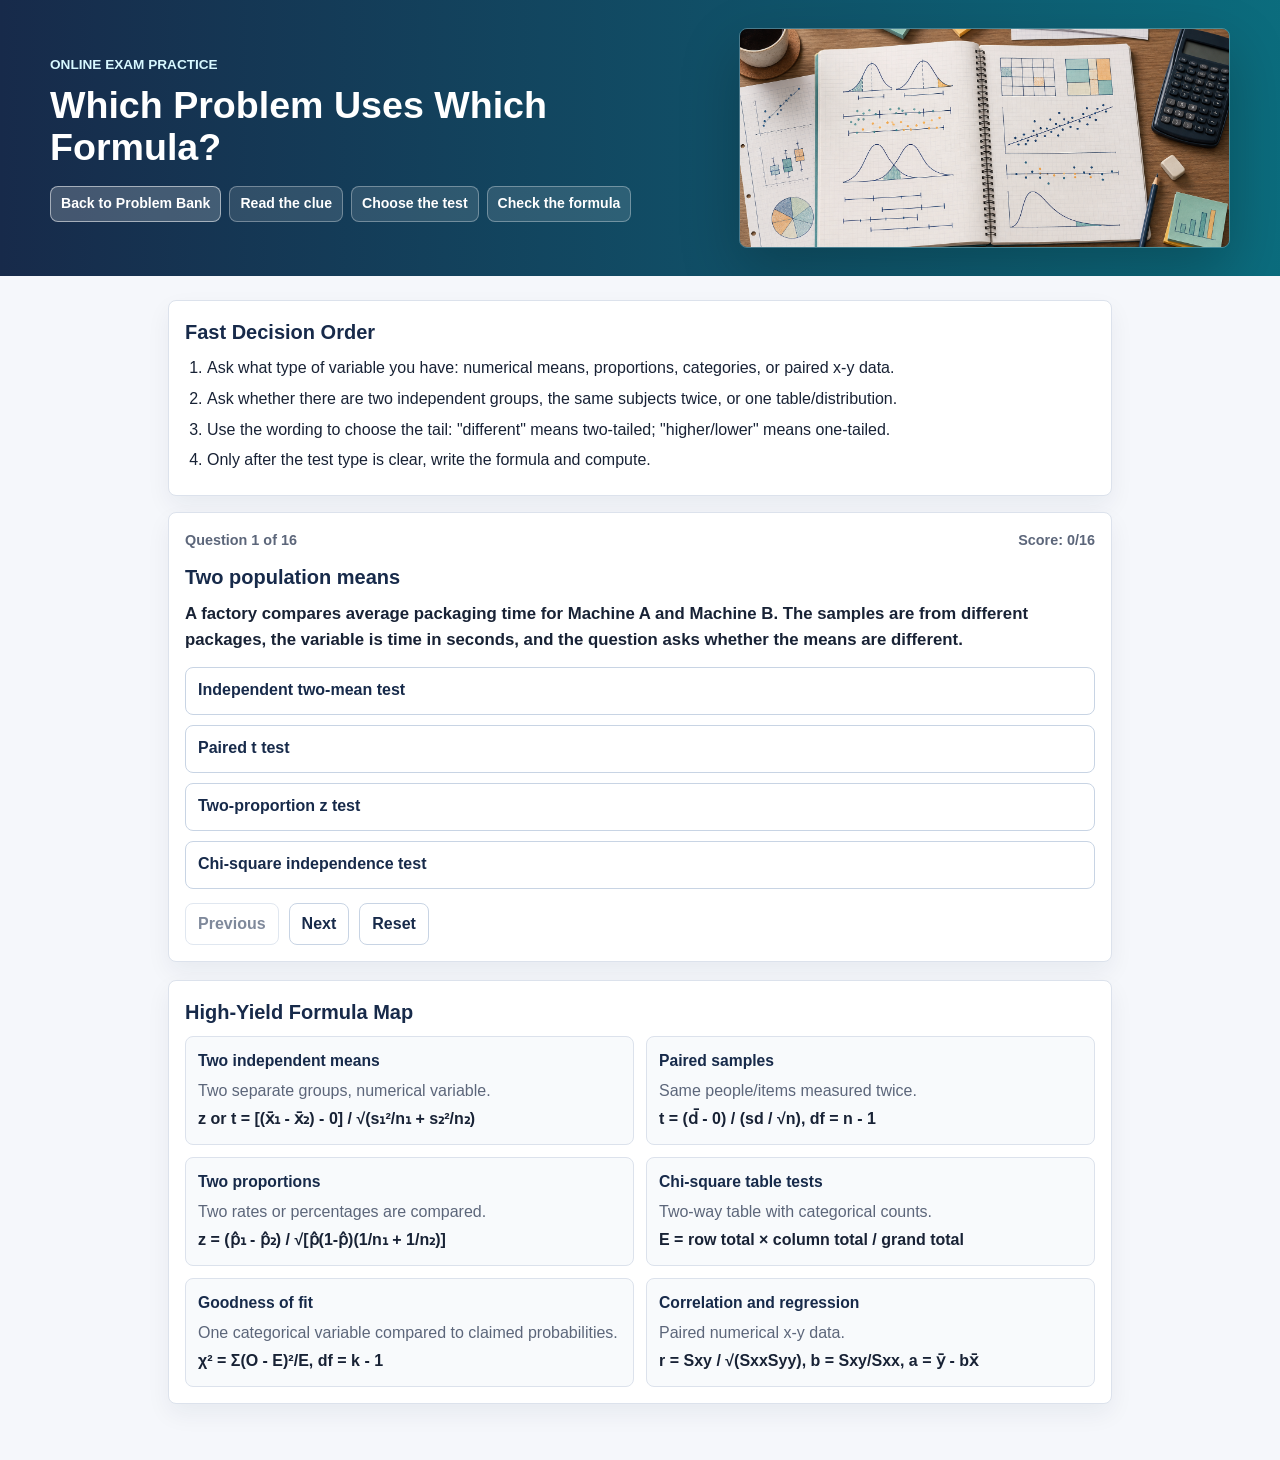
==== outputs/formula-quiz.html @ efb505ae "Focus problem bank and add formula quiz" ====
<!doctype html>
<html lang="en">
  <head>
    <meta charset="utf-8" />
    <meta name="viewport" content="width=device-width, initial-scale=1" />
    <title>Formula Selector Quiz | Statistics Final</title>
    <link rel="stylesheet" href="./styles.css" />
  </head>
  <body>
    <header class="site-header">
      <div class="header-copy">
        <p class="eyebrow">Online exam practice</p>
        <h1>Which Problem Uses Which Formula?</h1>
        <div class="priority-strip" aria-label="Formula quiz navigation">
          <a href="./index.html">Back to Problem Bank</a>
          <span>Read the clue</span>
          <span>Choose the test</span>
          <span>Check the formula</span>
        </div>
      </div>
      <img
        class="study-visual"
        src="./assets/statistics-study-desk.png"
        alt="A study desk with a notebook, pencil, and calculator for statistics practice"
      />
    </header>

    <main class="content quiz-shell">
      <section class="formula-guide" aria-labelledby="guideTitle">
        <h2 id="guideTitle">Fast Decision Order</h2>
        <ol>
          <li>Ask what type of variable you have: numerical means, proportions, categories, or paired x-y data.</li>
          <li>Ask whether there are two independent groups, the same subjects twice, or one table/distribution.</li>
          <li>Use the wording to choose the tail: "different" means two-tailed; "higher/lower" means one-tailed.</li>
          <li>Only after the test type is clear, write the formula and compute.</li>
        </ol>
      </section>

      <section class="quiz-card" aria-labelledby="quizTitle">
        <div class="quiz-progress">
          <span id="quizPosition"></span>
          <span id="quizScore"></span>
        </div>
        <h2 id="quizTitle"></h2>
        <p id="quizScenario" class="quiz-scenario"></p>
        <div class="quiz-options" id="quizOptions"></div>
        <div class="quiz-feedback" id="quizFeedback" hidden>
          <h3 id="feedbackTitle"></h3>
          <p id="feedbackReason"></p>
          <p id="feedbackClue"></p>
          <span class="formula-pill" id="feedbackFormula"></span>
        </div>
        <div class="quiz-actions">
          <button class="quiz-action" type="button" id="prevQuestion">Previous</button>
          <button class="quiz-action" type="button" id="nextQuestion">Next</button>
          <button class="quiz-action" type="button" id="resetQuiz">Reset</button>
        </div>
      </section>

      <section class="formula-reference" aria-labelledby="referenceTitle">
        <h2 id="referenceTitle">High-Yield Formula Map</h2>
        <div class="reference-grid">
          <article class="reference-item">
            <h3>Two independent means</h3>
            <p>Two separate groups, numerical variable.</p>
            <span class="math">z or t = [(x̄₁ - x̄₂) - 0] / √(s₁²/n₁ + s₂²/n₂)</span>
          </article>
          <article class="reference-item">
            <h3>Paired samples</h3>
            <p>Same people/items measured twice.</p>
            <span class="math">t = (d̄ - 0) / (sd / √n), df = n - 1</span>
          </article>
          <article class="reference-item">
            <h3>Two proportions</h3>
            <p>Two rates or percentages are compared.</p>
            <span class="math">z = (p̂₁ - p̂₂) / √[p̂(1-p̂)(1/n₁ + 1/n₂)]</span>
          </article>
          <article class="reference-item">
            <h3>Chi-square table tests</h3>
            <p>Two-way table with categorical counts.</p>
            <span class="math">E = row total × column total / grand total</span>
          </article>
          <article class="reference-item">
            <h3>Goodness of fit</h3>
            <p>One categorical variable compared to claimed probabilities.</p>
            <span class="math">χ² = Σ(O - E)²/E, df = k - 1</span>
          </article>
          <article class="reference-item">
            <h3>Correlation and regression</h3>
            <p>Paired numerical x-y data.</p>
            <span class="math">r = Sxy / √(SxxSyy), b = Sxy/Sxx, a = ȳ - bx̄</span>
          </article>
        </div>
      </section>
    </main>

    <script src="./formula-quiz.js"></script>
  </body>
</html>
---- outputs/styles.css ----
:root {
  --bg: #f5f7fb;
  --surface: #ffffff;
  --paper: #fffdf7;
  --ink: #182235;
  --muted: #5c667a;
  --line: #dce2ec;
  --navy: #172a4a;
  --teal: #087f8c;
  --amber: #c27b13;
  --green: #2d7d46;
  --red: #b33a3a;
  --shadow: 0 14px 34px rgba(23, 42, 74, 0.09);
}

* {
  box-sizing: border-box;
}

html {
  scroll-behavior: smooth;
}

body {
  margin: 0;
  background: var(--bg);
  color: var(--ink);
  font-family: "Segoe UI", Arial, sans-serif;
  line-height: 1.55;
}

body.is-board-drawing,
body.is-board-drawing * {
  -webkit-user-select: none;
  user-select: none;
}

body.is-ipad-pencil-mode,
body.is-ipad-pencil-mode * {
  -webkit-touch-callout: none;
  -webkit-tap-highlight-color: transparent;
  -webkit-user-select: none;
  user-select: none;
}

body.is-ipad-pencil-mode {
  overscroll-behavior: auto;
}

button,
input,
select {
  font: inherit;
}

.site-header {
  position: relative;
  display: grid;
  grid-template-columns: minmax(0, 1.15fr) minmax(260px, 0.85fr);
  gap: 24px;
  min-height: 250px;
  padding: 28px max(24px, calc((100% - 1180px) / 2));
  overflow: hidden;
  color: #ffffff;
  background:
    linear-gradient(90deg, rgba(23, 42, 74, 0.94), rgba(8, 127, 140, 0.78)),
    #172a4a;
}

.header-copy {
  align-self: center;
  z-index: 1;
  max-width: 760px;
}

.eyebrow {
  margin: 0 0 8px;
  color: #d7f8ff;
  font-size: 0.85rem;
  font-weight: 700;
  text-transform: uppercase;
}

h1,
h2,
h3,
p {
  margin-top: 0;
}

h1 {
  max-width: 780px;
  margin-bottom: 18px;
  font-size: 2.35rem;
  line-height: 1.12;
}

.priority-strip {
  display: flex;
  flex-wrap: wrap;
  gap: 8px;
}

.priority-strip span,
.priority-strip a {
  display: inline-flex;
  align-items: center;
  min-height: 34px;
  padding: 6px 10px;
  border: 1px solid rgba(255, 255, 255, 0.32);
  border-radius: 8px;
  background: rgba(255, 255, 255, 0.12);
  color: #ffffff;
  font-size: 0.88rem;
  font-weight: 650;
  text-decoration: none;
}

.priority-strip a {
  background: rgba(255, 255, 255, 0.2);
  border-color: rgba(255, 255, 255, 0.52);
}

.priority-strip a:hover {
  background: rgba(255, 255, 255, 0.28);
}

.study-visual {
  width: 100%;
  height: 220px;
  align-self: center;
  object-fit: cover;
  border: 1px solid rgba(255, 255, 255, 0.24);
  border-radius: 8px;
  box-shadow: 0 22px 60px rgba(0, 0, 0, 0.22);
}

.topic-nav {
  position: sticky;
  top: 0;
  z-index: 10;
  display: flex;
  gap: 8px;
  overflow-x: auto;
  padding: 10px max(16px, calc((100% - 1180px) / 2));
  border-bottom: 1px solid var(--line);
  background: rgba(245, 247, 251, 0.92);
  backdrop-filter: blur(12px);
}

.topic-nav a {
  flex: 0 0 auto;
  padding: 8px 10px;
  border: 1px solid var(--line);
  border-radius: 8px;
  background: var(--surface);
  color: var(--navy);
  font-size: 0.88rem;
  font-weight: 700;
  text-decoration: none;
}

.topic-nav a:focus-visible,
.answer-toggle:focus-visible,
.replay-button:focus-visible,
.quiz-option:focus-visible,
.quiz-action:focus-visible,
.quiz-link:focus-visible {
  outline: 3px solid rgba(8, 127, 140, 0.35);
  outline-offset: 2px;
}

.content {
  max-width: 1180px;
  margin: 0 auto;
  padding: 24px 18px 56px;
}

.topic-section {
  margin-bottom: 34px;
  scroll-margin-top: 74px;
}

.section-head {
  display: grid;
  grid-template-columns: minmax(0, 1fr) auto;
  gap: 16px;
  align-items: start;
  margin-bottom: 14px;
}

.section-head h2 {
  margin: 0 0 7px;
  color: var(--navy);
  font-size: 1.55rem;
  line-height: 1.2;
}

.section-head p {
  max-width: 760px;
  margin: 0;
  color: var(--muted);
}

.importance {
  display: inline-flex;
  align-items: center;
  min-height: 34px;
  padding: 5px 10px;
  border-radius: 8px;
  background: #fff3d8;
  color: #744604;
  font-size: 0.85rem;
  font-weight: 800;
  white-space: nowrap;
}

.example-panel {
  margin-bottom: 16px;
  padding: 18px;
  border: 1px solid #cfd8e6;
  border-left: 5px solid var(--amber);
  border-radius: 8px;
  background: var(--paper);
  box-shadow: var(--shadow);
}

.example-type-block {
  margin-bottom: 28px;
}

.example-head {
  display: flex;
  justify-content: space-between;
  gap: 12px;
  align-items: center;
  margin-bottom: 12px;
}

.example-head h3 {
  margin: 0;
  color: #744604;
  font-size: 1.05rem;
}

.practice-group {
  margin-top: 14px;
}

.practice-group > h3 {
  margin: 0 0 10px;
  color: var(--navy);
  font-size: 1rem;
  line-height: 1.25;
}

.replay-button,
.answer-toggle {
  display: inline-flex;
  align-items: center;
  justify-content: center;
  gap: 8px;
  min-height: 38px;
  border: 1px solid #c8d4e4;
  border-radius: 8px;
  background: #ffffff;
  color: var(--navy);
  cursor: pointer;
  font-weight: 750;
}

.replay-button {
  padding: 7px 11px;
}

.answer-toggle {
  width: 100%;
  margin-top: 13px;
  padding: 8px 11px;
}

.replay-button:hover,
.answer-toggle:hover {
  border-color: var(--teal);
  color: var(--teal);
}

.question-text {
  margin-bottom: 12px;
  color: var(--ink);
  font-weight: 650;
}

.data-table {
  width: 100%;
  margin: 12px 0;
  border-collapse: collapse;
  overflow: hidden;
  border: 1px solid var(--line);
  border-radius: 8px;
  background: #ffffff;
}

.data-table caption {
  padding: 8px 10px;
  color: var(--muted);
  font-size: 0.86rem;
  font-weight: 700;
  text-align: left;
}

.data-table th,
.data-table td {
  padding: 9px 10px;
  border-top: 1px solid var(--line);
  text-align: center;
  vertical-align: middle;
}

.data-table th {
  background: #eef4fa;
  color: var(--navy);
  font-size: 0.88rem;
}

.data-table td:first-child,
.data-table th:first-child {
  text-align: left;
  font-weight: 700;
}

.notebook {
  min-height: 240px;
  padding: 14px 16px;
  border: 1px solid #eadfca;
  border-radius: 8px;
  background:
    repeating-linear-gradient(180deg, transparent 0 30px, rgba(8, 127, 140, 0.12) 31px),
    linear-gradient(90deg, rgba(179, 58, 58, 0.16) 0 2px, transparent 2px 100%),
    #fffefa;
  background-position: 0 0, 42px 0, 0 0;
}

.write-line {
  position: relative;
  min-height: 28px;
  padding-left: 38px;
  color: #263040;
  font-family: "Segoe UI", Arial, sans-serif;
  font-size: 0.98rem;
  font-weight: 600;
  line-height: 1.65;
  white-space: pre-wrap;
}

.write-line::before {
  content: "";
  position: absolute;
  left: 8px;
  top: 13px;
  width: 18px;
  height: 2px;
  background: var(--amber);
  transform: rotate(-18deg);
}

.cursor {
  display: none;
  width: 24px;
  height: 10px;
  margin-left: 4px;
  background:
    linear-gradient(90deg, #d69b2d 0 58%, #263040 58% 68%, #f0d39a 68% 100%);
  clip-path: polygon(0 18%, 70% 18%, 100% 50%, 70% 82%, 0 82%);
  transform: rotate(-16deg);
  vertical-align: -1px;
  animation: pencilPulse 0.75s ease-in-out infinite;
}

.write-line.is-writing .cursor {
  display: inline-block;
}

@keyframes pencilPulse {
  50% {
    transform: rotate(-16deg) translateX(2px);
  }
}

.question-grid {
  display: grid;
  grid-template-columns: repeat(2, minmax(0, 1fr));
  gap: 14px;
}

.question-card {
  min-width: 0;
  padding: 16px;
  border: 1px solid var(--line);
  border-radius: 8px;
  background: var(--surface);
  box-shadow: 0 10px 24px rgba(23, 42, 74, 0.06);
}

.question-card h3 {
  display: flex;
  justify-content: space-between;
  gap: 10px;
  margin-bottom: 9px;
  color: var(--navy);
  font-size: 1rem;
}

.tag {
  flex: 0 0 auto;
  padding: 3px 7px;
  border-radius: 999px;
  background: #e7f6f8;
  color: #046875;
  font-size: 0.72rem;
  font-weight: 800;
}

.star {
  color: var(--amber);
  font-weight: 900;
}

.quiz-shell {
  max-width: 980px;
}

.quiz-topbar {
  display: flex;
  flex-wrap: wrap;
  gap: 10px;
  align-items: center;
  justify-content: space-between;
  margin-bottom: 16px;
}

.quiz-link,
.quiz-action {
  display: inline-flex;
  align-items: center;
  justify-content: center;
  min-height: 38px;
  padding: 8px 12px;
  border: 1px solid #c8d4e4;
  border-radius: 8px;
  background: #ffffff;
  color: var(--navy);
  cursor: pointer;
  font-weight: 800;
  text-decoration: none;
}

.quiz-link:hover,
.quiz-action:hover {
  border-color: var(--teal);
  color: var(--teal);
}

.formula-guide,
.quiz-card,
.formula-reference {
  padding: 16px;
  border: 1px solid var(--line);
  border-radius: 8px;
  background: var(--surface);
  box-shadow: 0 10px 24px rgba(23, 42, 74, 0.06);
}

.formula-guide {
  margin-bottom: 16px;
}

.formula-guide h2,
.quiz-card h2,
.formula-reference h2 {
  margin-bottom: 8px;
  color: var(--navy);
  font-size: 1.25rem;
}

.formula-guide ol {
  margin: 0;
  padding-left: 22px;
}

.formula-guide li {
  margin: 6px 0;
}

.quiz-progress {
  display: flex;
  justify-content: space-between;
  gap: 10px;
  margin-bottom: 10px;
  color: var(--muted);
  font-size: 0.9rem;
  font-weight: 800;
}

.quiz-scenario {
  margin-bottom: 14px;
  color: var(--ink);
  font-size: 1.05rem;
  font-weight: 700;
}

.quiz-options {
  display: grid;
  gap: 10px;
}

.quiz-option {
  width: 100%;
  min-height: 48px;
  padding: 10px 12px;
  border: 1px solid #c8d4e4;
  border-radius: 8px;
  background: #ffffff;
  color: var(--navy);
  cursor: pointer;
  font-weight: 800;
  text-align: left;
}

.quiz-option:hover {
  border-color: var(--teal);
}

.quiz-option:disabled,
.quiz-action:disabled {
  cursor: default;
}

.quiz-action:disabled {
  opacity: 0.55;
}

.quiz-option.is-correct {
  border-color: rgba(45, 125, 70, 0.55);
  background: #eef7f1;
  color: var(--green);
}

.quiz-option.is-wrong {
  border-color: rgba(179, 58, 58, 0.52);
  background: #fff0f0;
  color: var(--red);
}

.quiz-feedback {
  margin-top: 14px;
  padding: 12px;
  border: 1px solid #cfd8e6;
  border-radius: 8px;
  background: #f8fafc;
}

.quiz-feedback[hidden] {
  display: none;
}

.quiz-feedback h3 {
  margin-bottom: 6px;
  color: var(--navy);
  font-size: 1rem;
}

.quiz-feedback p {
  margin-bottom: 7px;
}

.formula-pill {
  display: inline-flex;
  align-items: center;
  min-height: 30px;
  margin-top: 4px;
  padding: 4px 8px;
  border-radius: 8px;
  background: #e7f6f8;
  color: #046875;
  font-weight: 850;
}

.quiz-actions {
  display: flex;
  gap: 10px;
  margin-top: 14px;
}

.formula-reference {
  margin-top: 18px;
}

.reference-grid {
  display: grid;
  grid-template-columns: repeat(2, minmax(0, 1fr));
  gap: 12px;
}

.reference-item {
  padding: 12px;
  border: 1px solid var(--line);
  border-radius: 8px;
  background: #f8fafc;
}

.reference-item h3 {
  margin-bottom: 5px;
  color: var(--navy);
  font-size: 0.98rem;
}

.reference-item p {
  margin-bottom: 4px;
  color: var(--muted);
}

.reference-item .math {
  display: block;
  color: var(--ink);
}

.scratch-board {
  margin-top: 12px;
  border: 1px solid #cfd8e6;
  border-radius: 8px;
  background: #f8fafc;
  overflow: hidden;
  overscroll-behavior: contain;
  -webkit-touch-callout: none;
  -webkit-user-select: none;
  user-select: none;
}

.scratch-board * {
  -webkit-user-select: none;
  user-select: none;
}

.board-toolbar {
  display: flex;
  flex-wrap: wrap;
  gap: 7px;
  align-items: center;
  min-height: 44px;
  padding: 8px;
  border-bottom: 1px solid var(--line);
  background: #eef4fa;
}

.board-tool {
  min-height: 32px;
  padding: 5px 9px;
  border: 1px solid #c2cedd;
  border-radius: 8px;
  background: #ffffff;
  color: var(--navy);
  cursor: pointer;
  font-size: 0.82rem;
  font-weight: 800;
}

.board-tool:hover,
.board-tool.is-active {
  border-color: var(--teal);
  color: var(--teal);
}

.board-color {
  width: 34px;
  height: 32px;
  padding: 2px;
  border: 1px solid #c2cedd;
  border-radius: 8px;
  background: #ffffff;
  cursor: pointer;
}

.board-size {
  width: 88px;
  accent-color: var(--teal);
}

.drawing-board {
  display: block;
  width: 100%;
  height: 420px;
  background: #ffffff;
  cursor: crosshair;
  touch-action: none;
  -webkit-user-select: none;
  user-select: none;
}

.answer {
  margin-top: 12px;
  padding-top: 12px;
  border-top: 1px solid var(--line);
}

.answer[hidden] {
  display: none;
}

.answer ol {
  margin: 0;
  padding-left: 20px;
}

.answer li {
  margin: 7px 0;
}

.decision {
  display: inline-flex;
  align-items: center;
  min-height: 28px;
  padding: 3px 8px;
  border-radius: 8px;
  background: #eef7f1;
  color: var(--green);
  font-weight: 800;
}

.decision.no {
  background: #fff0f0;
  color: var(--red);
}

.math {
  font-family: "Segoe UI", Arial, sans-serif;
  font-weight: 750;
}

@media (max-width: 1100px) {
  .question-grid {
    grid-template-columns: 1fr;
  }
}

@media (max-width: 880px) {
  .site-header {
    grid-template-columns: 1fr;
    min-height: 0;
  }

  .study-visual {
    height: 160px;
  }

  .section-head,
  .section-head {
    grid-template-columns: 1fr;
  }

  .reference-grid {
    grid-template-columns: 1fr;
  }
}

@media (max-width: 560px) {
  .site-header {
    padding: 20px 16px;
  }

  h1 {
    font-size: 1.8rem;
  }

  .content {
    padding-inline: 12px;
  }

  .example-panel,
  .question-card {
    padding: 13px;
  }

  .board-toolbar {
    gap: 6px;
  }

  .board-tool {
    flex: 1 1 auto;
  }

  .drawing-board {
    height: 360px;
  }

  .example-head {
    align-items: stretch;
    flex-direction: column;
  }

  .notebook {
    padding: 12px 10px;
  }

  .write-line {
    padding-left: 30px;
    font-size: 0.95rem;
  }

  .data-table {
    display: block;
    overflow-x: auto;
    white-space: nowrap;
  }

  .quiz-actions {
    flex-direction: column;
  }

  .quiz-action,
  .quiz-link {
    width: 100%;
  }
}

@media (prefers-reduced-motion: reduce) {
  html {
    scroll-behavior: auto;
  }

  .cursor {
    animation: none;
  }
}
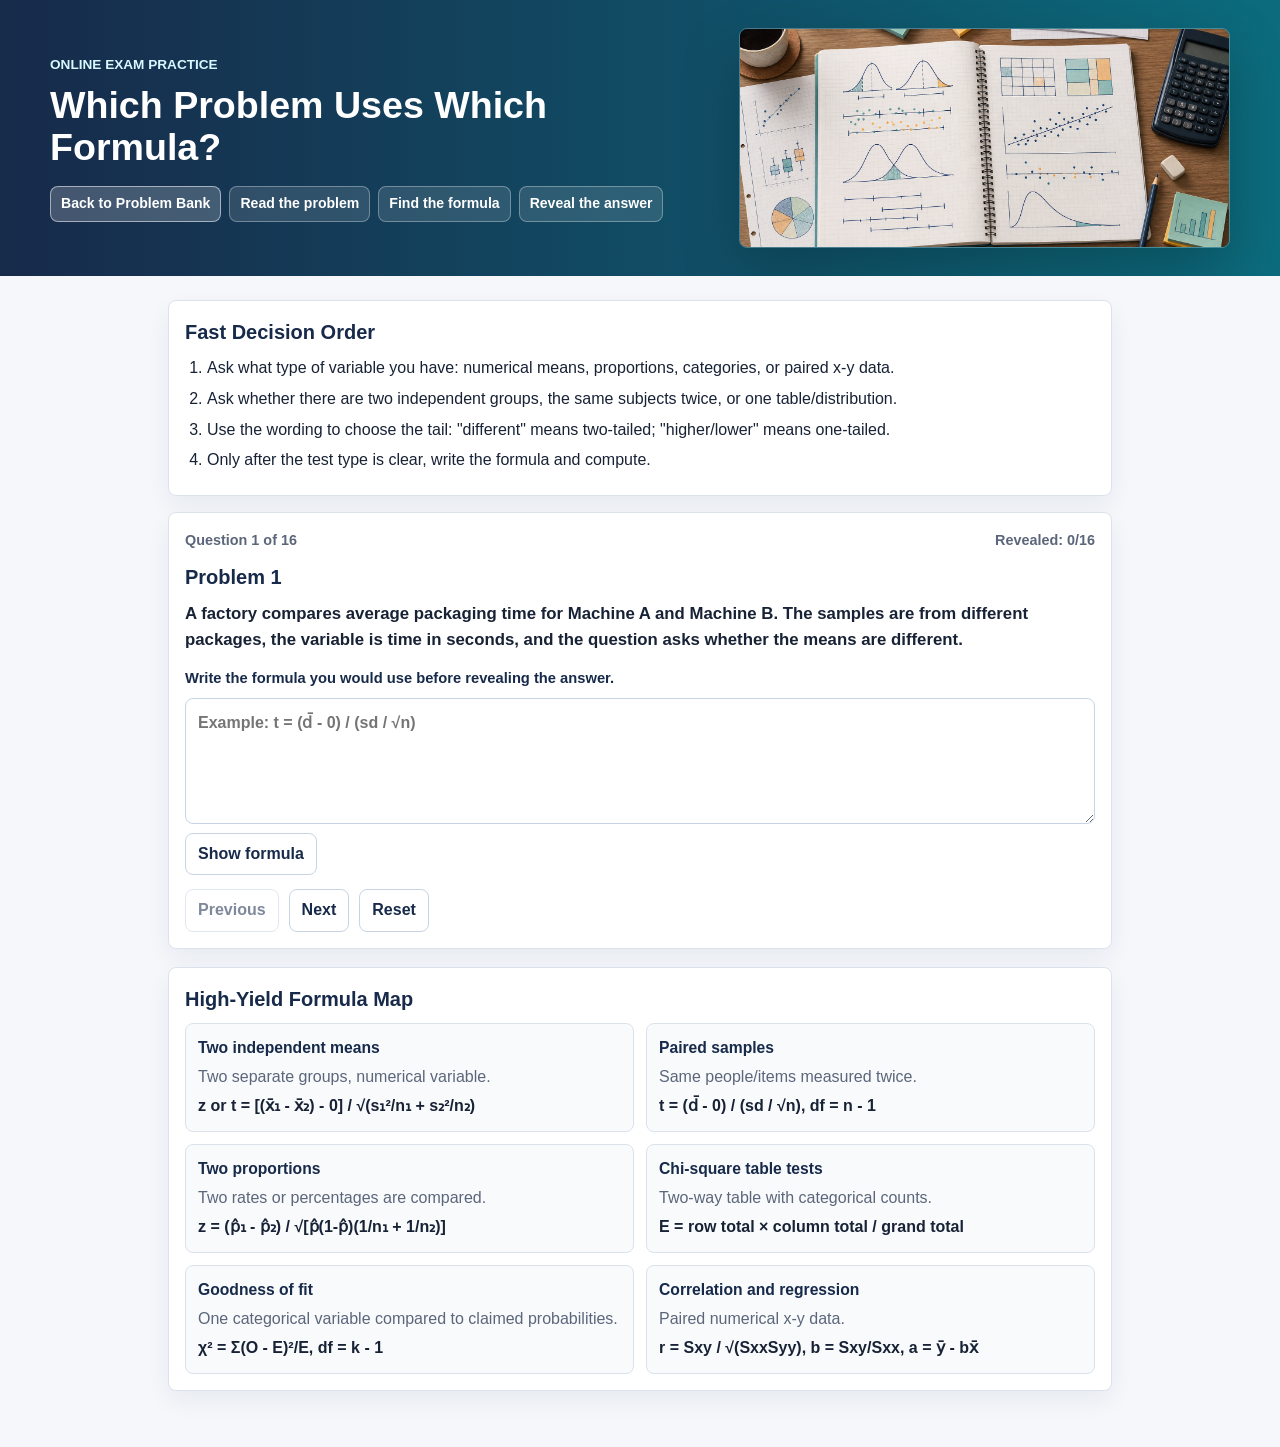
==== commit 9791e701: "Make formula quiz reveal-based" ====
--- a/outputs/formula-quiz.html
+++ b/outputs/formula-quiz.html
@@ -13,9 +13,9 @@
         <h1>Which Problem Uses Which Formula?</h1>
         <div class="priority-strip" aria-label="Formula quiz navigation">
           <a href="./index.html">Back to Problem Bank</a>
-          <span>Read the clue</span>
-          <span>Choose the test</span>
-          <span>Check the formula</span>
+          <span>Read the problem</span>
+          <span>Find the formula</span>
+          <span>Reveal the answer</span>
         </div>
       </div>
       <img
@@ -43,7 +43,18 @@
         </div>
         <h2 id="quizTitle"></h2>
         <p id="quizScenario" class="quiz-scenario"></p>
-        <div class="quiz-options" id="quizOptions"></div>
+        <div class="formula-attempt-block">
+          <label class="formula-attempt-label" for="formulaAttempt">
+            Write the formula you would use before revealing the answer.
+          </label>
+          <textarea
+            id="formulaAttempt"
+            class="formula-attempt"
+            rows="4"
+            placeholder="Example: t = (d̄ - 0) / (sd / √n)"
+          ></textarea>
+          <button class="quiz-action reveal-action" type="button" id="showFormula">Show formula</button>
+        </div>
         <div class="quiz-feedback" id="quizFeedback" hidden>
           <h3 id="feedbackTitle"></h3>
           <p id="feedbackReason"></p>
--- a/outputs/styles.css
+++ b/outputs/styles.css
@@ -509,6 +509,44 @@
   font-weight: 700;
 }
 
+.formula-attempt-block {
+  display: grid;
+  gap: 9px;
+}
+
+.formula-attempt-label {
+  color: var(--navy);
+  font-size: 0.92rem;
+  font-weight: 850;
+}
+
+.formula-attempt {
+  width: 100%;
+  min-height: 110px;
+  padding: 12px;
+  border: 1px solid #c8d4e4;
+  border-radius: 8px;
+  background: #ffffff;
+  color: var(--ink);
+  font: inherit;
+  font-weight: 650;
+  resize: vertical;
+}
+
+.formula-attempt:focus {
+  outline: 3px solid rgba(8, 127, 140, 0.25);
+  border-color: var(--teal);
+}
+
+.formula-attempt:disabled {
+  background: #f8fafc;
+  color: var(--muted);
+}
+
+.reveal-action {
+  width: fit-content;
+}
+
 .quiz-options {
   display: grid;
   gap: 10px;
@@ -575,8 +613,7 @@
 }
 
 .formula-pill {
-  display: inline-flex;
-  align-items: center;
+  display: block;
   min-height: 30px;
   margin-top: 4px;
   padding: 4px 8px;
@@ -584,6 +621,7 @@
   background: #e7f6f8;
   color: #046875;
   font-weight: 850;
+  overflow-wrap: anywhere;
 }
 
 .quiz-actions {
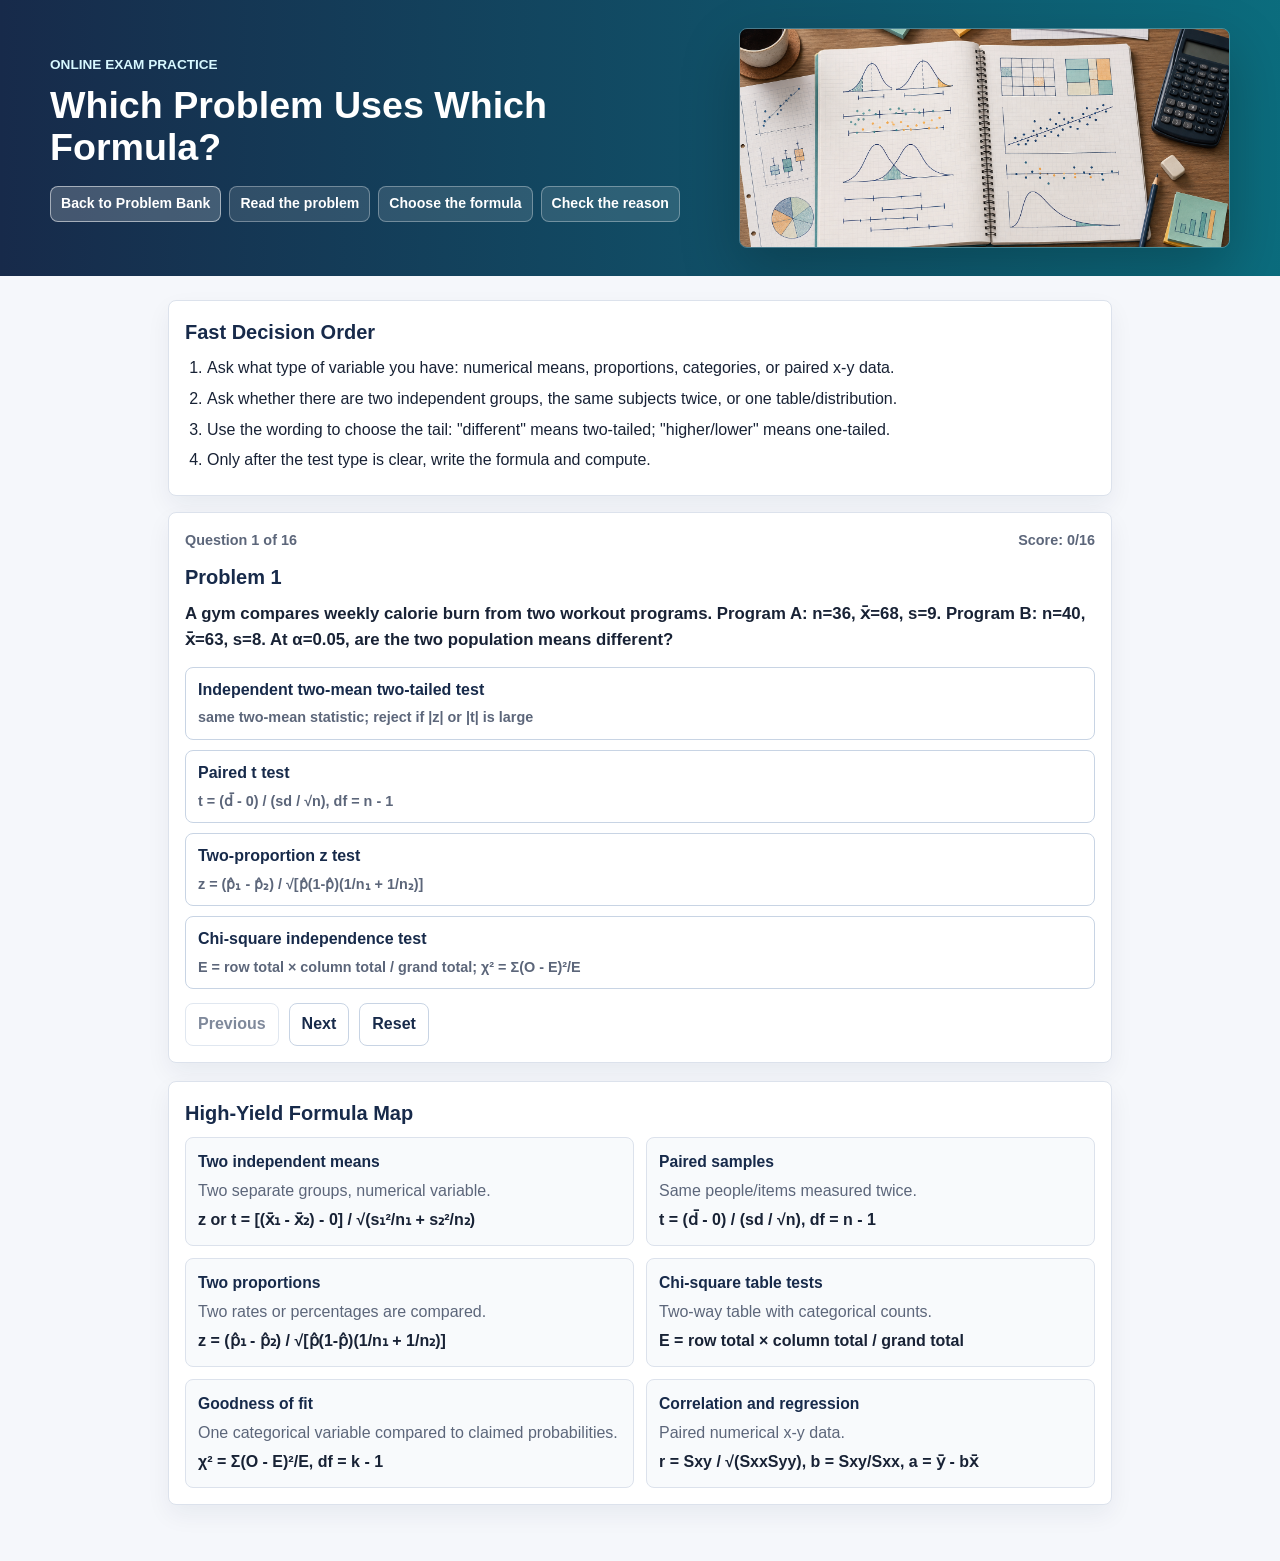
==== commit 68360e33: "Use exam-style formula quiz questions" ====
--- a/outputs/formula-quiz.html
+++ b/outputs/formula-quiz.html
@@ -14,8 +14,8 @@
         <div class="priority-strip" aria-label="Formula quiz navigation">
           <a href="./index.html">Back to Problem Bank</a>
           <span>Read the problem</span>
-          <span>Find the formula</span>
-          <span>Reveal the answer</span>
+          <span>Choose the formula</span>
+          <span>Check the reason</span>
         </div>
       </div>
       <img
@@ -43,18 +43,7 @@
         </div>
         <h2 id="quizTitle"></h2>
         <p id="quizScenario" class="quiz-scenario"></p>
-        <div class="formula-attempt-block">
-          <label class="formula-attempt-label" for="formulaAttempt">
-            Write the formula you would use before revealing the answer.
-          </label>
-          <textarea
-            id="formulaAttempt"
-            class="formula-attempt"
-            rows="4"
-            placeholder="Example: t = (d̄ - 0) / (sd / √n)"
-          ></textarea>
-          <button class="quiz-action reveal-action" type="button" id="showFormula">Show formula</button>
-        </div>
+        <div class="quiz-options" id="quizOptions"></div>
         <div class="quiz-feedback" id="quizFeedback" hidden>
           <h3 id="feedbackTitle"></h3>
           <p id="feedbackReason"></p>
--- a/outputs/styles.css
+++ b/outputs/styles.css
@@ -509,44 +509,6 @@
   font-weight: 700;
 }
 
-.formula-attempt-block {
-  display: grid;
-  gap: 9px;
-}
-
-.formula-attempt-label {
-  color: var(--navy);
-  font-size: 0.92rem;
-  font-weight: 850;
-}
-
-.formula-attempt {
-  width: 100%;
-  min-height: 110px;
-  padding: 12px;
-  border: 1px solid #c8d4e4;
-  border-radius: 8px;
-  background: #ffffff;
-  color: var(--ink);
-  font: inherit;
-  font-weight: 650;
-  resize: vertical;
-}
-
-.formula-attempt:focus {
-  outline: 3px solid rgba(8, 127, 140, 0.25);
-  border-color: var(--teal);
-}
-
-.formula-attempt:disabled {
-  background: #f8fafc;
-  color: var(--muted);
-}
-
-.reveal-action {
-  width: fit-content;
-}
-
 .quiz-options {
   display: grid;
   gap: 10px;
@@ -561,8 +523,25 @@
   background: #ffffff;
   color: var(--navy);
   cursor: pointer;
-  font-weight: 800;
   text-align: left;
+}
+
+.choice-name,
+.choice-formula {
+  display: block;
+}
+
+.choice-name {
+  color: inherit;
+  font-weight: 850;
+}
+
+.choice-formula {
+  margin-top: 4px;
+  color: var(--muted);
+  font-size: 0.9rem;
+  font-weight: 700;
+  overflow-wrap: anywhere;
 }
 
 .quiz-option:hover {
@@ -584,9 +563,17 @@
   color: var(--green);
 }
 
+.quiz-option.is-correct .choice-formula {
+  color: var(--green);
+}
+
 .quiz-option.is-wrong {
   border-color: rgba(179, 58, 58, 0.52);
   background: #fff0f0;
+  color: var(--red);
+}
+
+.quiz-option.is-wrong .choice-formula {
   color: var(--red);
 }
 
